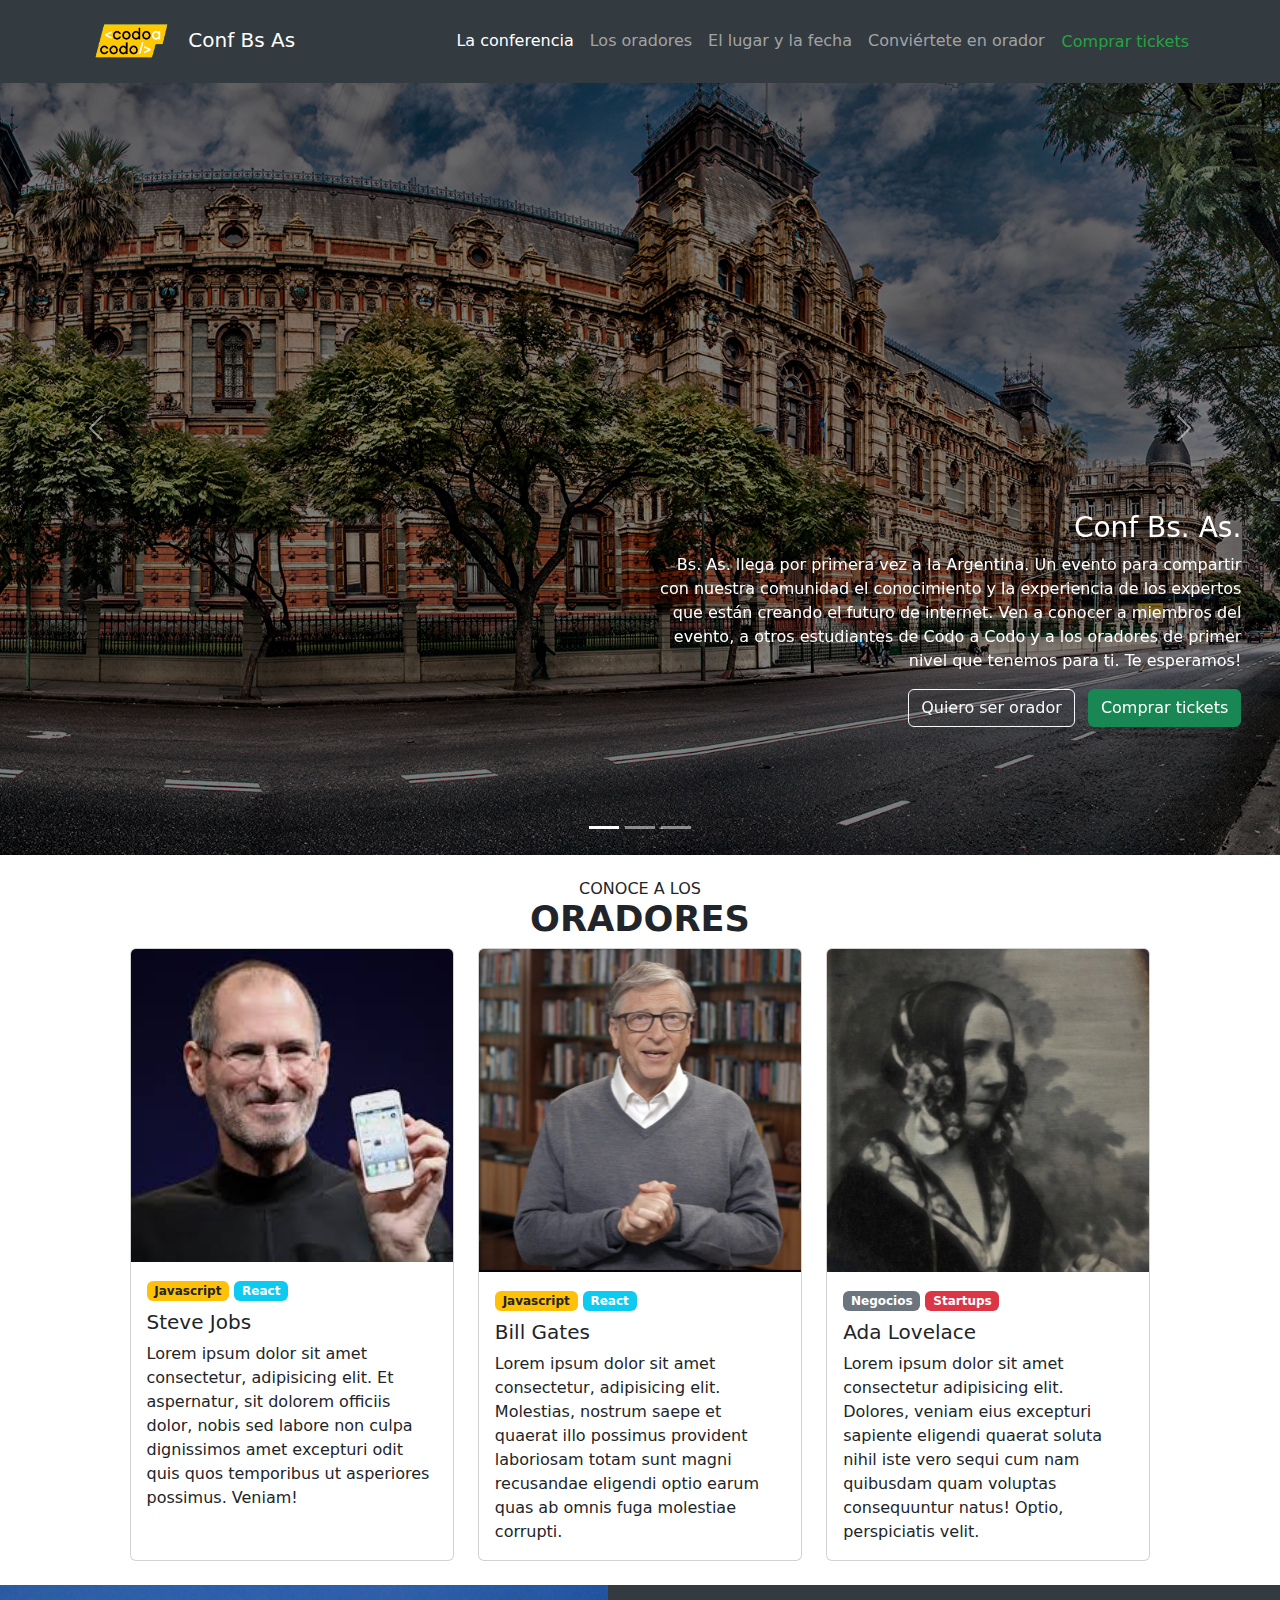
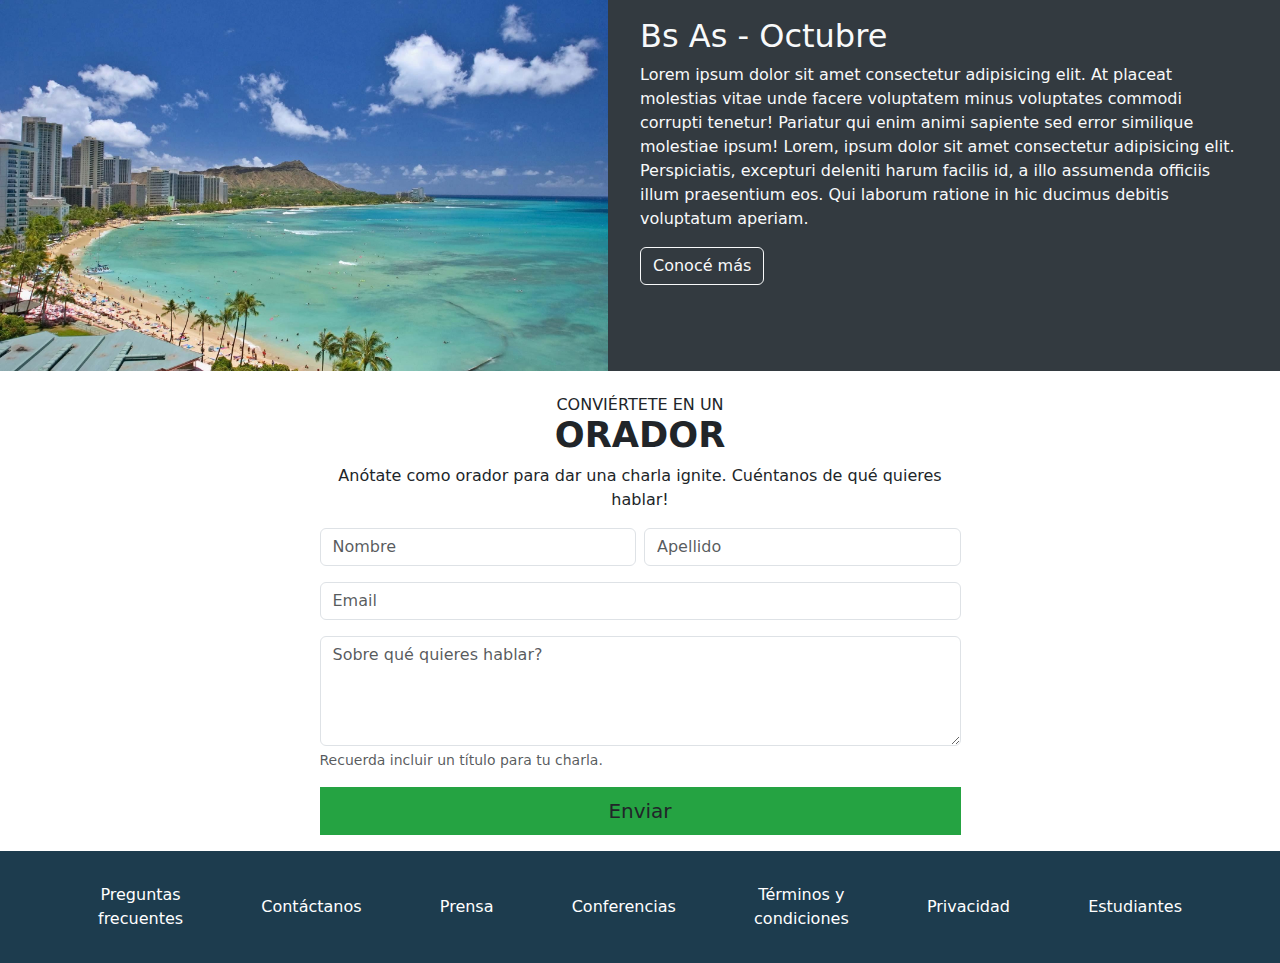
==== HTML/index.html @ 11159dd3 "inicio proyecto" ====
<!DOCTYPE html>
<html lang="en">
  <head>
    <meta charset="UTF-8" />
    <meta http-equiv="X-UA-Compatible" content="IE=edge" />
    <meta name="viewport" content="width=device-width, initial-scale=1.0" />
    <link
      rel="stylesheet"
      href="../RESOURSE/bootstrap-5.3.0-alpha3-dist/bootstrap-5.3.0-alpha3-dist/css/bootstrap.min.css"
    />
    <link rel="stylesheet" href="../CSS/style.css" />
    <title>Document</title>
  </head>
  <body>
    <nav class="navbar navbar-dark bg-dark fixed-top navbar-expand-lg">
      <div class="container">
        <a class="navbar-brand" href="index.html">
          <img
            src="../RESOURSE/imagenes_integrador_front/codoacodo.png"
            alt="Logo Codo a Codo"
          />
          Conf Bs As
        </a>
        <button
          class="navbar-toggler"
          type="button"
          data-bs-toggle="collapse"
          data-bs-target="#navbarSupportedContent"
          aria-controls="navbarSupportedContent"
          aria-expanded="false"
          aria-label="Toggle navigation"
        >
          <span class="navbar-toggler-icon"></span>
        </button>
        <div
          class="collapse navbar-collapse justify-content-end"
          id="navbarSupportedContent"
        >
          <ul class="navbar-nav mb-2 mb-lg-0">
            <li class="nav-item">
              <a class="nav-link active" aria-current="page" href="#"
                >La conferencia</a
              >
            </li>
            <li class="nav-item">
              <a class="nav-link" href="#oradores">Los oradores</a>
            </li>
            <li class="nav-item">
              <a class="nav-link" href="#lugar">El lugar y la fecha</a>
            </li>
            <li class="nav-item">
              <a class="nav-link" href="#form-orador">Conviértete en orador</a>
            </li>
            <li class="nav-item">
              <a class="nav-link btn-compra-tickets" href="comprar-tickets.html"
                >Comprar tickets</a
              >
            </li>
          </ul>
        </div>
      </div>
    </nav>
    <div id="myCarousel" class="carousel slide mb-4" data-bs-ride="carousel">
      <div class="carousel-indicators">
        <button
          type="button"
          data-bs-target="#myCarousel"
          data-bs-slide-to="0"
          class="active"
          aria-current="true"
          aria-label="Slide 1"
        ></button>
        <button
          type="button"
          data-bs-target="#myCarousel"
          data-bs-slide-to="1"
          aria-label="Slide 2"
        ></button>
        <button
          type="button"
          data-bs-target="#myCarousel"
          data-bs-slide-to="2"
          aria-label="Slide 3"
        ></button>
      </div>
      <div class="carousel-inner">
        <div class="carousel-item active bg-carousel-ba1">
          <svg
            class="bd-placeholder-img"
            width="100%"
            height="100%"
            xmlns="http://www.w3.org/2000/svg"
            aria-hidden="true"
            preserveAspectRatio="xMidYMid slice"
            focusable="false"
          >
            <rect width="100%" height="100%" fill="#000" />
          </svg>
          <div class="container">
            <div class="carousel-caption text-end pb-5">
              <div class="row">
                <div class="col-lg-8 offset-lg-6">
                  <h3>Conf Bs. As.</h3>
                  <p>
                    Bs. As. llega por primera vez a la Argentina. Un evento para
                    compartir con nuestra comunidad el conocimiento y la
                    experiencia de los expertos que están creando el futuro de
                    internet. Ven a conocer a miembros del evento, a otros
                    estudiantes de Codo a Codo y a los oradores de primer nivel
                    que tenemos para ti. Te esperamos!
                  </p>
                  <p>
                    <a class="btn btn-outline-light mb-3" href="#form-orador"
                      >Quiero ser orador</a
                    >
                    <a
                      class="btn btn-success ms-2 mb-3"
                      href="comprar-tickets.html"
                      >Comprar tickets</a
                    >
                  </p>
                </div>
              </div>
            </div>
          </div>
        </div>
        <div class="carousel-item bg-carousel-ba2">
          <svg
            class="bd-placeholder-img"
            width="100%"
            height="100%"
            xmlns="http://www.w3.org/2000/svg"
            aria-hidden="true"
            preserveAspectRatio="xMidYMid slice"
            focusable="false"
          >
            <rect width="100%" height="100%" fill="#000" />
          </svg>
          <div class="container">
            <div class="carousel-caption text-end pb-5">
              <div class="row">
                <div class="col-lg-6 offset-lg-6">
                  <h3>Conf Bs. As.</h3>
                  <p>
                    Bs. As. llega por primera vez a la Argentina. Un evento para
                    compartir con nuestra comunidad el conocimiento y la
                    experiencia de los expertos que están creando el futuro de
                    internet. Ven a conocer a miembros del evento, a otros
                    estudiantes de Codo a Codo y a los oradores de primer nivel
                    que tenemos para ti. Te esperamos!
                  </p>
                  <p>
                    <a class="btn btn-outline-light mb-3" href="#form-orador"
                      >Quiero ser orador</a
                    >
                    <a
                      class="btn btn-success ms-2 mb-3"
                      href="comprar-tickets.html"
                      >Comprar tickets</a
                    >
                  </p>
                </div>
              </div>
            </div>
          </div>
        </div>
        <div class="carousel-item bg-carousel-ba3">
          <svg
            class="bd-placeholder-img"
            width="100%"
            height="100%"
            xmlns="http://www.w3.org/2000/svg"
            aria-hidden="true"
            preserveAspectRatio="xMidYMid slice"
            focusable="false"
          >
            <rect width="100%" height="100%" fill="#000" />
          </svg>
          <div class="container">
            <div class="carousel-caption text-end pb-5">
              <div class="row">
                <div class="col-lg-6 offset-lg-6">
                  <h3>Conf Bs. As.</h3>
                  <p>
                    Bs. As. llega por primera vez a la Argentina. Un evento para
                    compartir con nuestra comunidad el conocimiento y la
                    experiencia de los expertos que están creando el futuro de
                    internet. Ven a conocer a miembros del evento, a otros
                    estudiantes de Codo a Codo y a los oradores de primer nivel
                    que tenemos para ti. Te esperamos!
                  </p>
                  <p>
                    <a class="btn btn-outline-light mb-3" href="#form-orador"
                      >Quiero ser orador</a
                    >
                    <a
                      class="btn btn-success ms-2 mb-3"
                      href="comprar-tickets.html"
                      >Comprar tickets</a
                    >
                  </p>
                </div>
              </div>
            </div>
          </div>
        </div>
      </div>
      <button
        class="carousel-control-prev"
        type="button"
        data-bs-target="#myCarousel"
        data-bs-slide="prev"
      >
        <span class="carousel-control-prev-icon" aria-hidden="true"></span>
        <span class="visually-hidden">Anterior</span>
      </button>
      <button
        class="carousel-control-next"
        type="button"
        data-bs-target="#myCarousel"
        data-bs-slide="next"
      >
        <span class="carousel-control-next-icon" aria-hidden="true"></span>
        <span class="visually-hidden">Siguiente</span>
      </button>
    </div>
    <section class="container mb-4" id="oradores">
      <h2 class="titulo-gral">Conoce a los <span>oradores</span></h2>

      <div class="row justify-content-center">
        <div class="col-md-11">
          <div class="row row-cols-1 row-cols-md-3 g-4">
            <div class="col">
              <div class="card h-100">
                <img
                  src="../RESOURSE/imagenes_integrador_front/steve.jpg"
                  class="card-img-top"
                  alt="..."
                />
                <div class="card-body">
                  <div class="mb-2">
                    <span class="badge bg-warning text-dark">Javascript</span>
                    <span class="badge bg-info">React</span>
                  </div>
                  <h5 class="card-title">Steve Jobs</h5>
                  <p class="card-text">
                    Lorem ipsum dolor sit amet consectetur, adipisicing elit. Et
                    aspernatur, sit dolorem officiis dolor, nobis sed labore non
                    culpa dignissimos amet excepturi odit quis quos temporibus
                    ut asperiores possimus. Veniam!
                  </p>
                </div>
              </div>
            </div>
            <div class="col">
              <div class="card h-100">
                <img
                  src="../RESOURSE/imagenes_integrador_front/bill.jpg"
                  class="card-img-top"
                  alt="..."
                />
                <div class="card-body">
                  <div class="mb-2">
                    <span class="badge bg-warning text-dark">Javascript</span>
                    <span class="badge bg-info">React</span>
                  </div>
                  <h5 class="card-title">Bill Gates</h5>
                  <p class="card-text">
                    Lorem ipsum dolor sit amet consectetur, adipisicing elit.
                    Molestias, nostrum saepe et quaerat illo possimus provident
                    laboriosam totam sunt magni recusandae eligendi optio earum
                    quas ab omnis fuga molestiae corrupti.
                  </p>
                </div>
              </div>
            </div>
            <div class="col">
              <div class="card h-100">
                <img
                  src="../RESOURSE/imagenes_integrador_front/ada.jpeg"
                  class="card-img-top"
                  alt="..."
                />
                <div class="card-body">
                  <div class="mb-2">
                    <span class="badge bg-secondary">Negocios</span>
                    <span class="badge bg-danger">Startups</span>
                  </div>
                  <h5 class="card-title">Ada Lovelace</h5>
                  <p class="card-text">
                    Lorem ipsum dolor sit amet consectetur adipisicing elit.
                    Dolores, veniam eius excepturi sapiente eligendi quaerat
                    soluta nihil iste vero sequi cum nam quibusdam quam voluptas
                    consequuntur natus! Optio, perspiciatis velit.
                  </p>
                </div>
              </div>
            </div>
          </div>
        </div>
      </div>
    </section>
    <section class="mb-4" id="lugar">
      <div class="row g-0">
        <div class="col-md">
          <img
            src="../RESOURSE/imagenes_integrador_front/honolulu.jpg"
            alt="Honolulu"
            class="img-fluid"
          />
        </div>
        <div class="col-md text-light bg-aside1">
          <h2>Bs As - Octubre</h2>
          <p>
            Lorem ipsum dolor sit amet consectetur adipisicing elit. At placeat
            molestias vitae unde facere voluptatem minus voluptates commodi
            corrupti tenetur! Pariatur qui enim animi sapiente sed error
            similique molestiae ipsum! Lorem, ipsum dolor sit amet consectetur
            adipisicing elit. Perspiciatis, excepturi deleniti harum facilis id,
            a illo assumenda officiis illum praesentium eos. Qui laborum ratione
            in hic ducimus debitis voluptatum aperiam.
          </p>
          <a class="btn btn-outline-light" href="#">Conocé más</a>
        </div>
      </div>
    </section>
    <section class="container" id="form-orador">
      <div class="row justify-content-center">
        <div class="col-lg-8 col-xl-7">
          <h2 class="titulo-gral">Conviértete en un <span>orador</span></h2>
          <p class="text-center">
            Anótate como orador para dar una charla ignite. Cuéntanos de qué
            quieres hablar!
          </p>
          <form action="">
            <div class="row gx-2">
              <div class="col-md mb-3">
                <input
                  type="text"
                  class="form-control"
                  placeholder="Nombre"
                  aria-label="Nombre"
                  required
                />
              </div>
              <div class="col-md mb-3">
                <input
                  type="text"
                  class="form-control"
                  placeholder="Apellido"
                  aria-label="Apellido"
                  required
                />
              </div>
            </div>
            <div class="row">
              <div class="col mb-3">
                <input
                  type="email"
                  class="form-control"
                  placeholder="Email"
                  aria-label="Email"
                  required
                />
              </div>
            </div>
            <div class="row">
              <div class="col mb-3">
                <textarea
                  class="form-control"
                  id="exampleFormControlTextarea1"
                  rows="4"
                  placeholder="Sobre qué quieres hablar?"
                  required
                ></textarea>
                <div id="emailHelp" class="form-text mb-3">
                  Recuerda incluir un título para tu charla.
                </div>
                <div class="d-grid">
                  <button type="submit" class="btn btn-lg btn-form">
                    Enviar
                  </button>
                </div>
              </div>
            </div>
          </form>
        </div>
      </div>
    </section>
    <footer id="main-footer">
      <div class="container">
        <ul
          class="nav justify-content-center justify-content-lg-between align-items-center"
        >
          <li class="nav-item">
            <a class="nav-link" href="#">Preguntas <span>frecuentes</span></a>
          </li>
          <li class="nav-item">
            <a class="nav-link" href="#">Contáctanos</a>
          </li>
          <li class="nav-item">
            <a class="nav-link" href="#">Prensa</a>
          </li>
          <li class="nav-item">
            <a class="nav-link" href="#">Conferencias</a>
          </li>
          <li class="nav-item">
            <a class="nav-link" href="#">Términos y <span>condiciones</span></a>
          </li>
          <li class="nav-item">
            <a class="nav-link" href="#">Privacidad</a>
          </li>
          <li class="nav-item">
            <a class="nav-link" href="#">Estudiantes</a>
          </li>
        </ul>
      </div>
    </footer>
    <script src="../RESOURSE/bootstrap-5.3.0-alpha3-dist/bootstrap-5.3.0-alpha3-dist/js/bootstrap.bundle.min.js"></script>
  </body>
</html>
---- CSS/style.css ----
.navbar-brand img { max-width: 100px; }

.bg-dark { background: #333a40!important; }

.navbar-dark .navbar-nav .btn-compra-tickets { color: #25a342; }

@media (min-width: 992px) {
  .btn-compra-tickets {
    border: 1px solid transparent;
    border-radius: .8rem;
  }
  .btn-compra-tickets:hover,
  .navbar-dark .navbar-nav .btn-compra-tickets.active {
    background: #25a342;
  }
}

.pt-section { padding-top: 7rem; }


.titulo-gral {
    text-align: center;
    font-weight: 400;
    text-transform: uppercase;
    font-size: 1rem;
  }
  .titulo-gral span {
    display: block;
    font-weight: 700;
    font-size: 2.2rem;
  }

.bg-carousel-ba1 { background-image: url(../RESOURSE/imagenes_integrador_front/ba1.jpg); }
.bg-carousel-ba2 { background-image: url(../RESOURSE/imagenes_integrador_front/ba2.jpg); }
.bg-carousel-ba3 { background-image: url(../RESOURSE/imagenes_integrador_front/ba3.jpg); }

.carousel-item {
  background-size: cover;
  background-position: center center;
}
.carousel-item svg { opacity: .5; }

.carousel-caption {
  bottom: 3rem;
  z-index: 10;
}

.carousel-item {
  height: 37rem;
  min-height: 95vh;
}

.bg-aside1 {
    background: #333a40;
    padding: 2rem;
  }
  #totalPago {
    font-size: 1.4rem;
    font-weight: 700;
  }
.d-grid{
    background-color: #25a342;
}

#main-footer {
    background: #1d3c4e;
    color: #fff;
    padding: 1.5rem;
  }
  
  #main-footer .nav-link {
    color: #fff;
    text-align: center;
  }
  #main-footer .nav-link:hover { opacity: .7; }
  
  @media (min-width: 992px) {
    #main-footer .nav-link span { display: block; }
  }
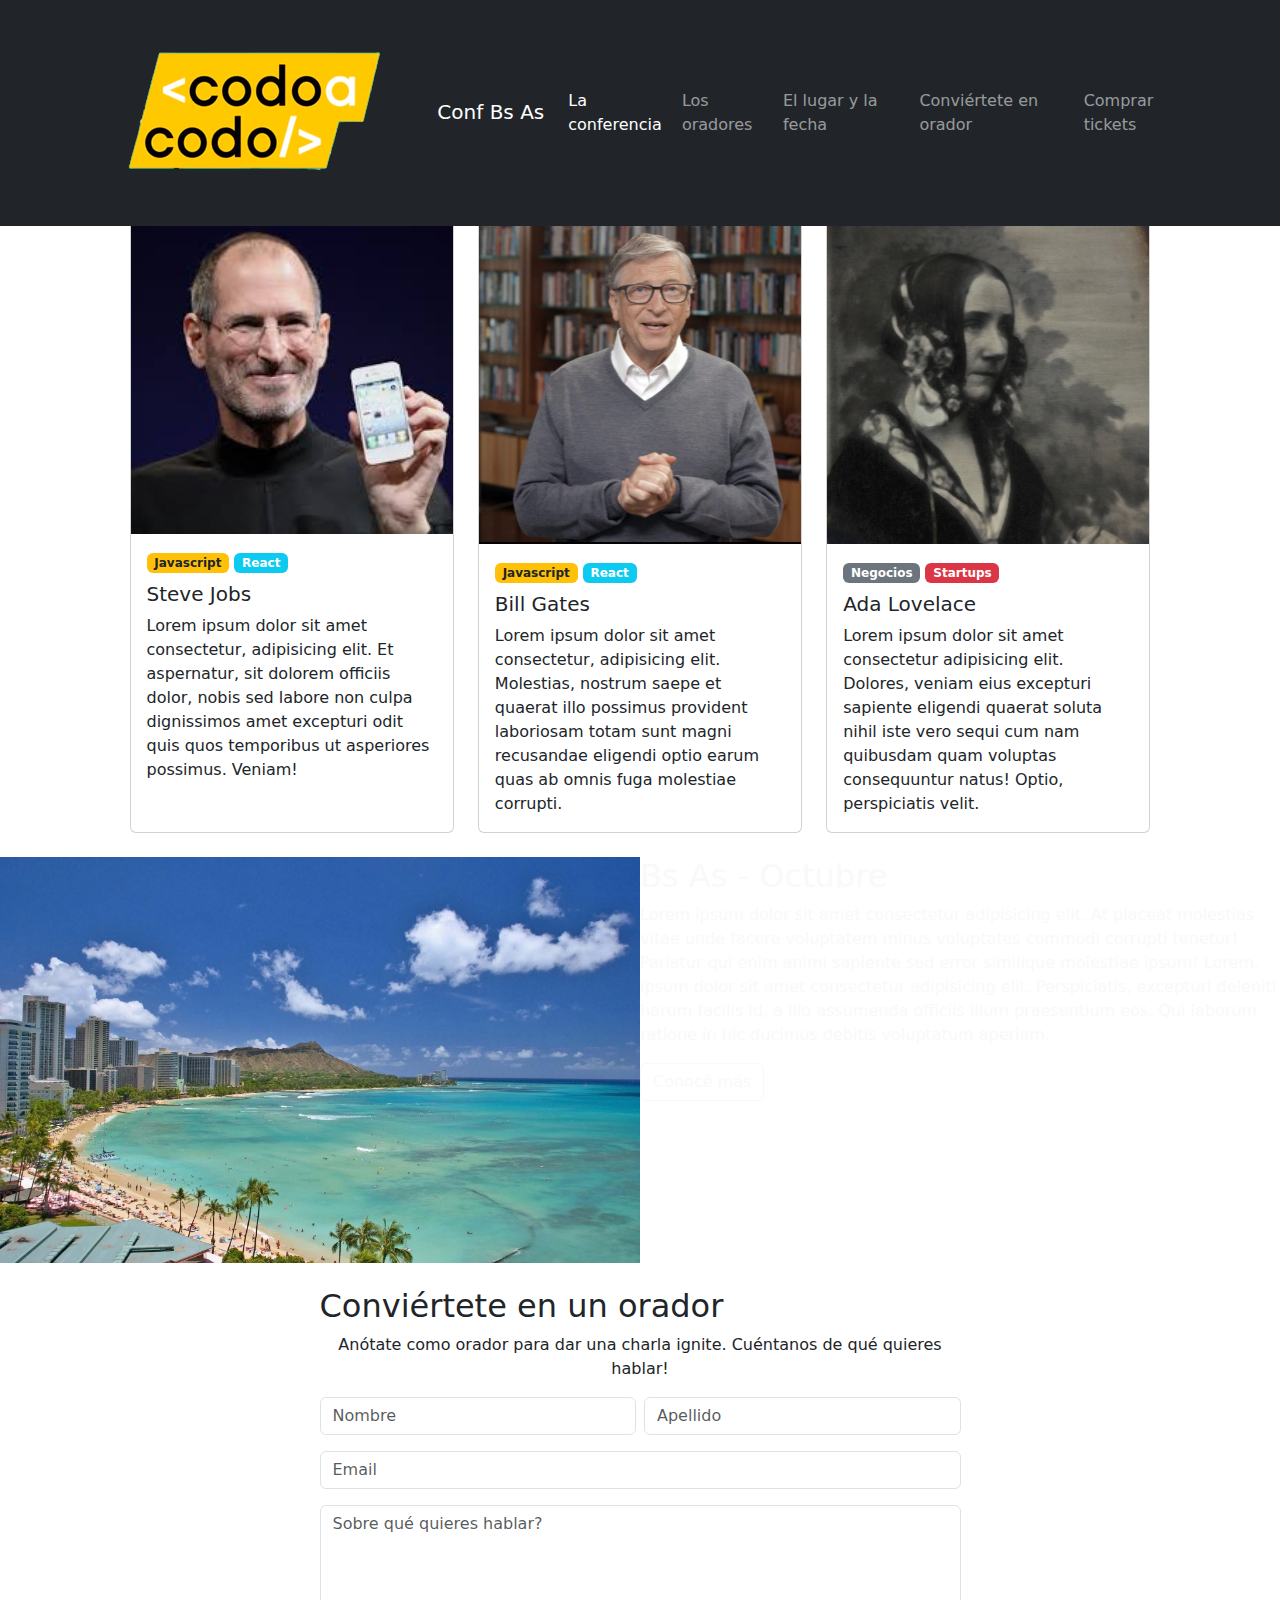
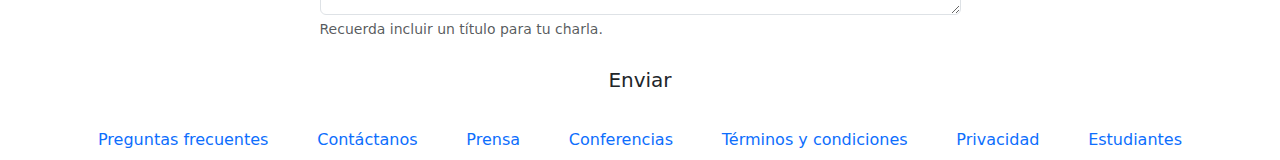
==== commit f87bbc06: "cambio de nombre de directorios" ====
--- a/HTML/index.html
+++ b/HTML/index.html
@@ -6,9 +6,9 @@
     <meta name="viewport" content="width=device-width, initial-scale=1.0" />
     <link
       rel="stylesheet"
-      href="../RESOURSE/bootstrap-5.3.0-alpha3-dist/bootstrap-5.3.0-alpha3-dist/css/bootstrap.min.css"
+      href="../resource/bootstrap-5.3.0-alpha3-dist/bootstrap-5.3.0-alpha3-dist/css/bootstrap.min.css"
     />
-    <link rel="stylesheet" href="../CSS/style.css" />
+    <link rel="stylesheet" href="../css/style.css" />
     <title>Document</title>
   </head>
   <body>
@@ -16,7 +16,7 @@
       <div class="container">
         <a class="navbar-brand" href="index.html">
           <img
-            src="../RESOURSE/imagenes_integrador_front/codoacodo.png"
+            src="../resource/imagenes_integrador_front/codoacodo.png"
             alt="Logo Codo a Codo"
           />
           Conf Bs As
@@ -233,7 +233,7 @@
             <div class="col">
               <div class="card h-100">
                 <img
-                  src="../RESOURSE/imagenes_integrador_front/steve.jpg"
+                  src="../resource/imagenes_integrador_front/steve.jpg"
                   class="card-img-top"
                   alt="..."
                 />
@@ -255,7 +255,7 @@
             <div class="col">
               <div class="card h-100">
                 <img
-                  src="../RESOURSE/imagenes_integrador_front/bill.jpg"
+                  src="../resource/imagenes_integrador_front/bill.jpg"
                   class="card-img-top"
                   alt="..."
                 />
@@ -277,7 +277,7 @@
             <div class="col">
               <div class="card h-100">
                 <img
-                  src="../RESOURSE/imagenes_integrador_front/ada.jpeg"
+                  src="../resource/imagenes_integrador_front/ada.jpeg"
                   class="card-img-top"
                   alt="..."
                 />
@@ -304,7 +304,7 @@
       <div class="row g-0">
         <div class="col-md">
           <img
-            src="../RESOURSE/imagenes_integrador_front/honolulu.jpg"
+            src="../resource/imagenes_integrador_front/honolulu.jpg"
             alt="Honolulu"
             class="img-fluid"
           />
@@ -416,6 +416,6 @@
         </ul>
       </div>
     </footer>
-    <script src="../RESOURSE/bootstrap-5.3.0-alpha3-dist/bootstrap-5.3.0-alpha3-dist/js/bootstrap.bundle.min.js"></script>
+    <script src="../resource/bootstrap-5.3.0-alpha3-dist/bootstrap-5.3.0-alpha3-dist/js/bootstrap.bundle.min.js"></script>
   </body>
 </html>
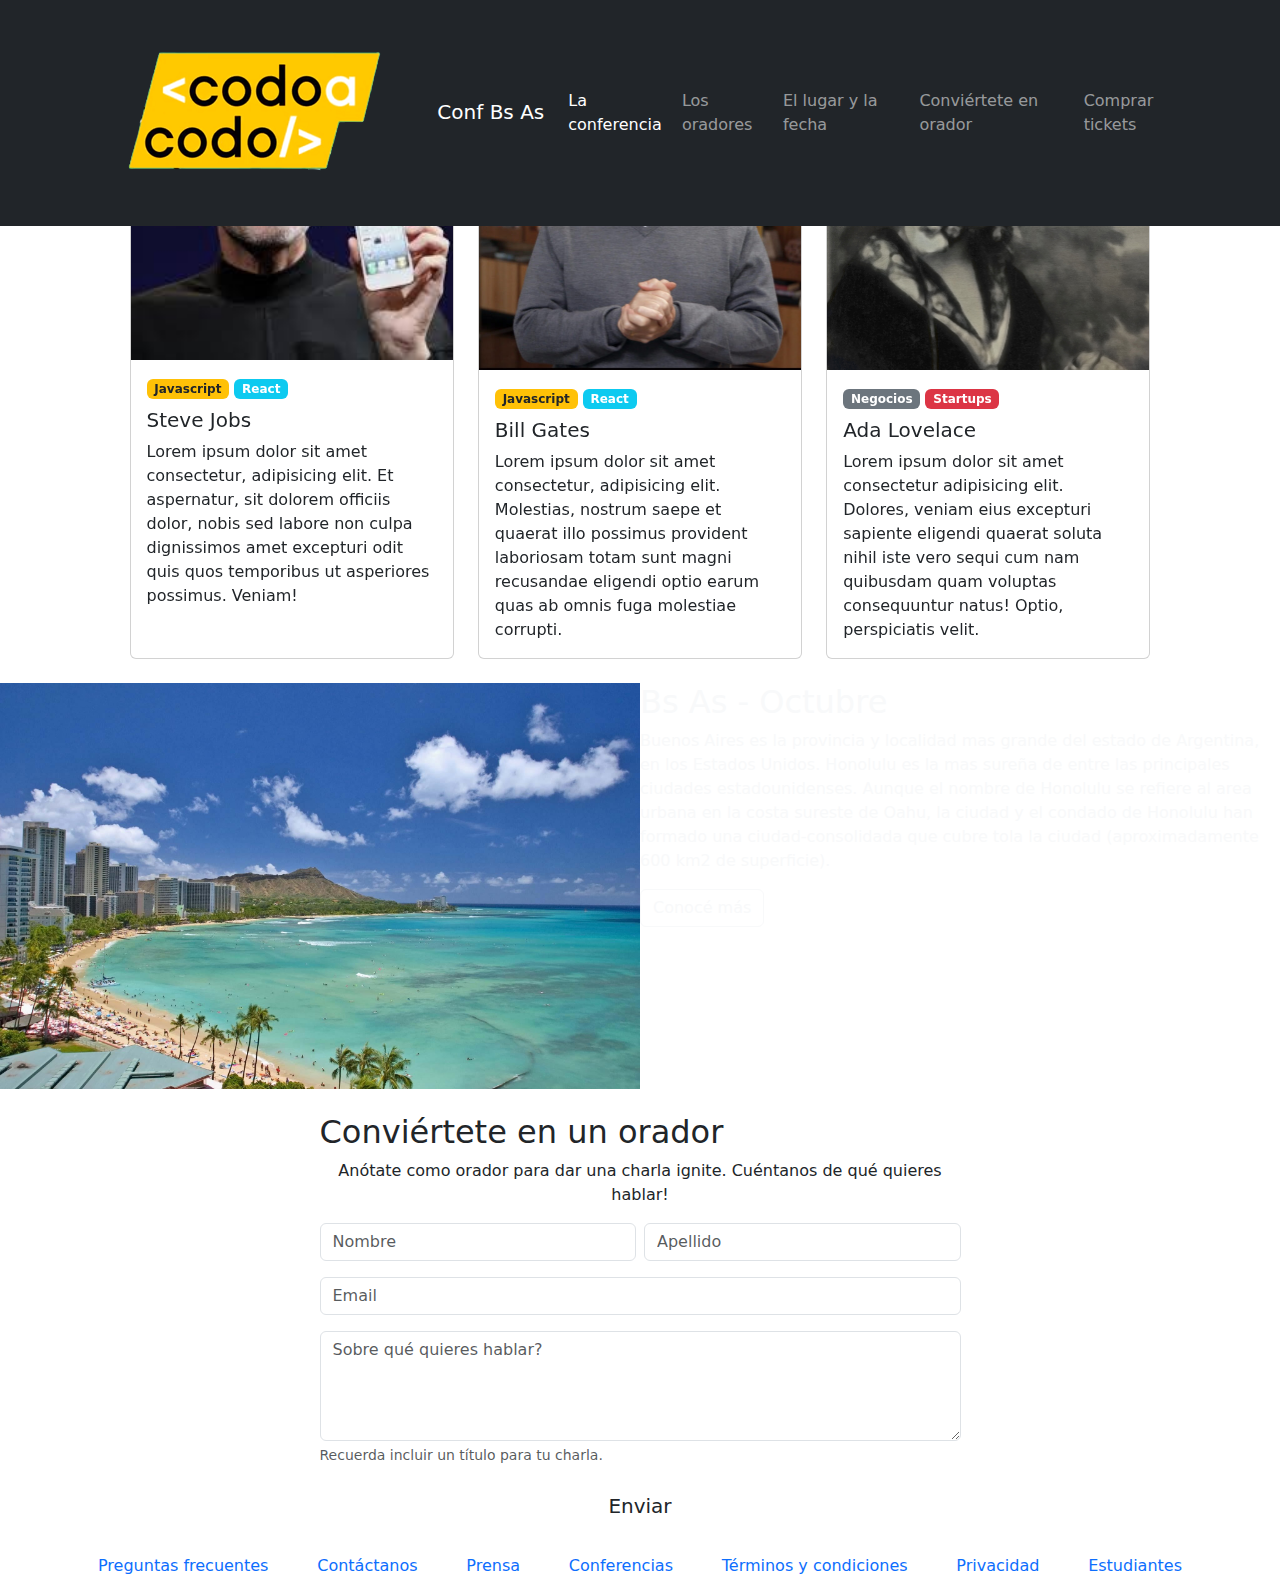
==== commit 9c8b2f30: "modificaciones html y css" ====
--- a/HTML/index.html
+++ b/HTML/index.html
@@ -9,7 +9,6 @@
       href="../resource/bootstrap-5.3.0-alpha3-dist/bootstrap-5.3.0-alpha3-dist/css/bootstrap.min.css"
     />
     <link rel="stylesheet" href="../css/style.css" />
-    <title>Document</title>
   </head>
   <body>
     <nav class="navbar navbar-dark bg-dark fixed-top navbar-expand-lg">
@@ -52,7 +51,7 @@
               <a class="nav-link" href="#form-orador">Conviértete en orador</a>
             </li>
             <li class="nav-item">
-              <a class="nav-link btn-compra-tickets" href="comprar-tickets.html"
+              <a class="nav-link btn-compra-tickets" href="link-comprar-tickets.html"
                 >Comprar tickets</a
               >
             </li>
@@ -60,28 +59,6 @@
         </div>
       </div>
     </nav>
-    <div id="myCarousel" class="carousel slide mb-4" data-bs-ride="carousel">
-      <div class="carousel-indicators">
-        <button
-          type="button"
-          data-bs-target="#myCarousel"
-          data-bs-slide-to="0"
-          class="active"
-          aria-current="true"
-          aria-label="Slide 1"
-        ></button>
-        <button
-          type="button"
-          data-bs-target="#myCarousel"
-          data-bs-slide-to="1"
-          aria-label="Slide 2"
-        ></button>
-        <button
-          type="button"
-          data-bs-target="#myCarousel"
-          data-bs-slide-to="2"
-          aria-label="Slide 3"
-        ></button>
       </div>
       <div class="carousel-inner">
         <div class="carousel-item active bg-carousel-ba1">
@@ -115,7 +92,7 @@
                     >
                     <a
                       class="btn btn-success ms-2 mb-3"
-                      href="comprar-tickets.html"
+                      href="link-comprar-tickets.html"
                       >Comprar tickets</a
                     >
                   </p>
@@ -124,106 +101,6 @@
             </div>
           </div>
         </div>
-        <div class="carousel-item bg-carousel-ba2">
-          <svg
-            class="bd-placeholder-img"
-            width="100%"
-            height="100%"
-            xmlns="http://www.w3.org/2000/svg"
-            aria-hidden="true"
-            preserveAspectRatio="xMidYMid slice"
-            focusable="false"
-          >
-            <rect width="100%" height="100%" fill="#000" />
-          </svg>
-          <div class="container">
-            <div class="carousel-caption text-end pb-5">
-              <div class="row">
-                <div class="col-lg-6 offset-lg-6">
-                  <h3>Conf Bs. As.</h3>
-                  <p>
-                    Bs. As. llega por primera vez a la Argentina. Un evento para
-                    compartir con nuestra comunidad el conocimiento y la
-                    experiencia de los expertos que están creando el futuro de
-                    internet. Ven a conocer a miembros del evento, a otros
-                    estudiantes de Codo a Codo y a los oradores de primer nivel
-                    que tenemos para ti. Te esperamos!
-                  </p>
-                  <p>
-                    <a class="btn btn-outline-light mb-3" href="#form-orador"
-                      >Quiero ser orador</a
-                    >
-                    <a
-                      class="btn btn-success ms-2 mb-3"
-                      href="comprar-tickets.html"
-                      >Comprar tickets</a
-                    >
-                  </p>
-                </div>
-              </div>
-            </div>
-          </div>
-        </div>
-        <div class="carousel-item bg-carousel-ba3">
-          <svg
-            class="bd-placeholder-img"
-            width="100%"
-            height="100%"
-            xmlns="http://www.w3.org/2000/svg"
-            aria-hidden="true"
-            preserveAspectRatio="xMidYMid slice"
-            focusable="false"
-          >
-            <rect width="100%" height="100%" fill="#000" />
-          </svg>
-          <div class="container">
-            <div class="carousel-caption text-end pb-5">
-              <div class="row">
-                <div class="col-lg-6 offset-lg-6">
-                  <h3>Conf Bs. As.</h3>
-                  <p>
-                    Bs. As. llega por primera vez a la Argentina. Un evento para
-                    compartir con nuestra comunidad el conocimiento y la
-                    experiencia de los expertos que están creando el futuro de
-                    internet. Ven a conocer a miembros del evento, a otros
-                    estudiantes de Codo a Codo y a los oradores de primer nivel
-                    que tenemos para ti. Te esperamos!
-                  </p>
-                  <p>
-                    <a class="btn btn-outline-light mb-3" href="#form-orador"
-                      >Quiero ser orador</a
-                    >
-                    <a
-                      class="btn btn-success ms-2 mb-3"
-                      href="comprar-tickets.html"
-                      >Comprar tickets</a
-                    >
-                  </p>
-                </div>
-              </div>
-            </div>
-          </div>
-        </div>
-      </div>
-      <button
-        class="carousel-control-prev"
-        type="button"
-        data-bs-target="#myCarousel"
-        data-bs-slide="prev"
-      >
-        <span class="carousel-control-prev-icon" aria-hidden="true"></span>
-        <span class="visually-hidden">Anterior</span>
-      </button>
-      <button
-        class="carousel-control-next"
-        type="button"
-        data-bs-target="#myCarousel"
-        data-bs-slide="next"
-      >
-        <span class="carousel-control-next-icon" aria-hidden="true"></span>
-        <span class="visually-hidden">Siguiente</span>
-      </button>
-    </div>
     <section class="container mb-4" id="oradores">
       <h2 class="titulo-gral">Conoce a los <span>oradores</span></h2>
 
@@ -312,13 +189,7 @@
         <div class="col-md text-light bg-aside1">
           <h2>Bs As - Octubre</h2>
           <p>
-            Lorem ipsum dolor sit amet consectetur adipisicing elit. At placeat
-            molestias vitae unde facere voluptatem minus voluptates commodi
-            corrupti tenetur! Pariatur qui enim animi sapiente sed error
-            similique molestiae ipsum! Lorem, ipsum dolor sit amet consectetur
-            adipisicing elit. Perspiciatis, excepturi deleniti harum facilis id,
-            a illo assumenda officiis illum praesentium eos. Qui laborum ratione
-            in hic ducimus debitis voluptatum aperiam.
+            Buenos Aires es la provincia y localidad mas grande del estado de Argentina, en los Estados Unidos. Honolulu es la mas sureña de entre las principales ciudades estadounidenses. Aunque el nombre de Honolulu se refiere al area urbana en la costa sureste de Oahu, la ciudad y el condado de Honolulu han formado una ciudad-consolidada que cubre tola la ciudad (aproximadamente 600 km2 de superficie).
           </p>
           <a class="btn btn-outline-light" href="#">Conocé más</a>
         </div>
@@ -415,7 +286,7 @@
           </li>
         </ul>
       </div>
-    </footer>
+    </footer> 
     <script src="../resource/bootstrap-5.3.0-alpha3-dist/bootstrap-5.3.0-alpha3-dist/js/bootstrap.bundle.min.js"></script>
   </body>
 </html>
